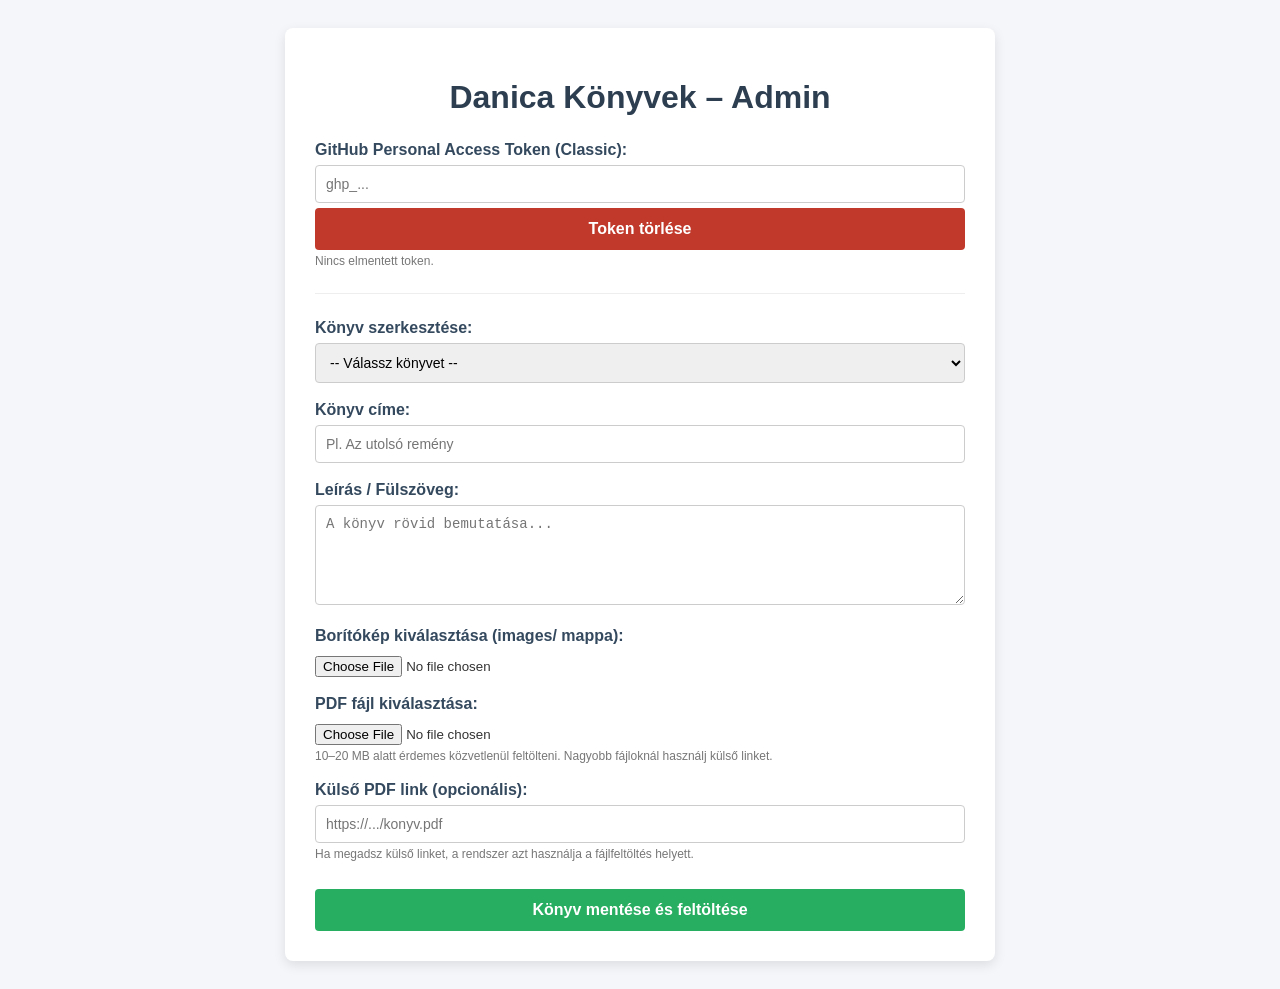
==== admin.html @ f9c3f753 "Add files via upload" ====
<!DOCTYPE html>
<html lang="hu">
<head>
  <meta charset="utf-8" />
  <meta name="viewport" content="width=device-width, initial-scale=1.0" />
  <title>Danica Könyvek – Admin</title>
  <style>
    body {
      font-family: Arial, sans-serif;
      background: #f4f6f9;
      color: #333;
      padding: 20px;
    }
    .container {
      max-width: 650px;
      background: white;
      padding: 30px;
      border-radius: 8px;
      box-shadow: 0 4px 12px rgba(0,0,0,0.1);
      margin: 0 auto;
    }
    h1 {
      text-align: center;
      color: #2c3e50;
      margin-bottom: 25px;
    }
    .form-group {
      margin-bottom: 18px;
    }
    label {
      display: block;
      font-weight: bold;
      margin-bottom: 6px;
      color: #34495e;
    }
    input[type="text"],
    textarea,
    input[type="password"],
    select {
      width: 100%;
      padding: 10px;
      border: 1px solid #ccc;
      border-radius: 4px;
      box-sizing: border-box;
      font-size: 14px;
    }
    textarea {
      height: 100px;
      resize: vertical;
    }
    input[type="file"] {
      margin-top: 5px;
    }
    button {
      width: 100%;
      background: #27ae60;
      color: white;
      padding: 12px;
      border: none;
      border-radius: 4px;
      font-size: 16px;
      font-weight: bold;
      cursor: pointer;
      transition: background 0.2s;
      margin-top: 10px;
    }
    button:hover {
      background: #219653;
    }
    #status {
      margin-top: 20px;
      padding: 12px;
      border-radius: 4px;
      display: none;
      text-align: center;
      font-weight: bold;
    }
    .success {
      background: #d4edda;
      color: #155724;
      border: 1px solid #c3e6cb;
    }
    .error {
      background: #f8d7da;
      color: #721c24;
      border: 1px solid #f5c6cb;
    }
    small {
      display: block;
      margin-top: 4px;
      color: #777;
      font-size: 12px;
    }
  </style>
</head>
<body>

<div class="container">
  <h1>Danica Könyvek – Admin</h1>

  <div class="form-group">
    <label for="token">GitHub Personal Access Token (Classic):</label>
    <input type="password" id="token" placeholder="ghp_..." oninput="saveToken()" />
    <button type="button" onclick="clearToken()" style="background:#c0392b; margin-top:5px;">Token törlése</button>
    <small id="tokenStatus"></small>
  </div>

  <hr style="border: 0; border-top: 1px solid #eee; margin: 25px 0;">

  <div class="form-group">
    <label for="editSelect">Könyv szerkesztése:</label>
    <select id="editSelect" onchange="loadBookForEdit()">
      <option value="">-- Válassz könyvet --</option>
    </select>
  </div>

  <div class="form-group">
    <label for="title">Könyv címe:</label>
    <input type="text" id="title" placeholder="Pl. Az utolsó remény" />
  </div>

  <div class="form-group">
    <label for="description">Leírás / Fülszöveg:</label>
    <textarea id="description" placeholder="A könyv rövid bemutatása..."></textarea>
  </div>

  <div class="form-group">
    <label for="coverFile">Borítókép kiválasztása (images/ mappa):</label>
    <input type="file" id="coverFile" accept="image/*" />
    <small id="currentCoverInfo"></small>
  </div>

  <div class="form-group">
    <label for="pdfFile">PDF fájl kiválasztása:</label>
    <input type="file" id="pdfFile" accept=".pdf" />
    <small>10–20 MB alatt érdemes közvetlenül feltölteni. Nagyobb fájloknál használj külső linket.</small>
  </div>

  <div class="form-group">
    <label for="pdfUrl">Külső PDF link (opcionális):</label>
    <input type="text" id="pdfUrl" placeholder="https://.../konyv.pdf" />
    <small>Ha megadsz külső linket, a rendszer azt használja a fájlfeltöltés helyett.</small>
    <small id="currentPdfInfo"></small>
  </div>

  <button id="saveBtn" type="button" onclick="saveBook()">Könyv mentése és feltöltése</button>

  <div id="status"></div>
</div>

<script>
  const REPO_OWNER = 'danica-books';
  const REPO_NAME = 'danica-books.github.io';
  const BRANCH = 'main';

  let currentBookFile = null;
  let currentCoverPath = null;
  let currentPdfPath = null;

  window.addEventListener('DOMContentLoaded', async () => {
    const savedToken = localStorage.getItem('github_token');
    if (savedToken) {
      document.getElementById('token').value = savedToken;
      setTokenStatus('Token betöltve a böngészőből.');
    } else {
      setTokenStatus('Nincs elmentett token.');
    }

    try {
      const indexFile = await fetch('data/books/index.json').then(r => {
        if (!r.ok) throw new Error('index.json nem érhető el');
        return r.json();
      });

      const select = document.getElementById('editSelect');
      select.innerHTML = '<option value="">-- Válassz könyvet --</option>';

      if (Array.isArray(indexFile.books)) {
        indexFile.books.forEach(file => {
          const opt = document.createElement('option');
          opt.value = file;
          opt.textContent = file.replace('.json', '');
          select.appendChild(opt);
        });
      }
    } catch (e) {
      showStatus('Hiba az index.json betöltésekor: ' + e.message, true);
    }
  });

  function saveToken() {
    const token = document.getElementById('token').value.trim();
    if (token) {
      localStorage.setItem('github_token', token);
      setTokenStatus('Token elmentve a böngészőben.');
    } else {
      localStorage.removeItem('github_token');
      setTokenStatus('Token törölve.');
    }
  }

  function clearToken() {
    localStorage.removeItem('github_token');
    document.getElementById('token').value = '';
    setTokenStatus('Token törölve a böngészőből.');
    showStatus('Token törölve a böngészőből.');
  }

  function setTokenStatus(text) {
    const el = document.getElementById('tokenStatus');
    el.textContent = text;
  }

  function showStatus(text, isError = false) {
    const statusDiv = document.getElementById('status');
    statusDiv.innerText = text;
    statusDiv.style.display = text ? 'block' : 'none';
    statusDiv.className = isError ? 'error' : 'success';
  }

  function toBase64(file) {
    return new Promise((resolve, reject) => {
      const reader = new FileReader();
      reader.readAsDataURL(file);
      reader.onload = () => {
        const result = reader.result || '';
        const parts = result.split(',');
        resolve(parts[1] || '');
      };
      reader.onerror = error => reject(error);
    });
  }

  function slugify(text) {
    return text.toString().toLowerCase().trim()
      .replace(/\s+/g, '-')
      .replace(/[áäàâã]/g, 'a')
      .replace(/[éèêë]/g, 'e')
      .replace(/[íìîï]/g, 'i')
      .replace(/[óòôõöő]/g, 'o')
      .replace(/[úùûüű]/g, 'u')
      .replace(/[ç]/g, 'c')
      .replace(/[ñ]/g, 'n')
      .replace(/[^a-z0-9\-]/g, '')
      .replace(/\-+/g, '-');
  }

  async function loadBookForEdit() {
    const select = document.getElementById('editSelect');
    const file = select.value;

    document.getElementById('currentCoverInfo').textContent = '';
    document.getElementById('currentPdfInfo').textContent = '';
    document.getElementById('pdfUrl').value = '';

    currentBookFile = null;
    currentCoverPath = null;
    currentPdfPath = null;

    if (!file) {
      document.getElementById('title').value = '';
      document.getElementById('description').value = '';
      showStatus('', false);
      return;
    }

    try {
      const res = await fetch('data/books/' + file);
      if (!res.ok) throw new Error('A könyv JSON nem érhető el.');
      const data = await res.json();

      currentBookFile = file;
      currentCoverPath = data.cover || data.coverPath || null;
      currentPdfPath = data.pdf || data.pdfPath || null;

      document.getElementById('title').value = data.title || '';
      document.getElementById('description').value = data.description || '';

      if (currentCoverPath) {
        document.getElementById('currentCoverInfo').textContent =
          'Jelenlegi borító: ' + currentCoverPath + ' (nem változik, ha nem választasz új fájlt)';
      }

      if (currentPdfPath) {
        const pdfInfoEl = document.getElementById('currentPdfInfo');
        const pdfUrlInput = document.getElementById('pdfUrl');
        if (typeof currentPdfPath === 'string' &&
            (currentPdfPath.startsWith('http://') || currentPdfPath.startsWith('https://'))) {
          pdfUrlInput.value = currentPdfPath;
          pdfInfoEl.textContent = 'Jelenlegi PDF (külső link): ' + currentPdfPath;
        } else {
          pdfInfoEl.textContent =
            'Jelenlegi PDF: ' + currentPdfPath + ' (nem változik, ha nem választasz új fájlt vagy nem adsz meg új linket)';
        }
      }

      showStatus('"' + file + '" betöltve szerkesztésre.');
    } catch (e) {
      showStatus('Hiba a könyv betöltésekor: ' + e.message, true);
    }
  }

  async function getFileSha(path, token) {
    const url = `https://api.github.com/repos/${REPO_OWNER}/${REPO_NAME}/contents/${encodeURIComponent(path)}?ref=${BRANCH}`;
    const res = await fetch(url, {
      headers: {
        'Accept': 'application/vnd.github+json',
        'Authorization': 'Bearer ' + token
      }
    });
    if (res.status === 404) return null;
    if (!res.ok) throw new Error('Nem sikerült lekérni a fájl metaadatait: ' + res.status);
    const json = await res.json();
    return json.sha || null;
  }

  async function uploadFile(path, file, token) {
    const content = await toBase64(file);
    const sha = await getFileSha(path, token).catch(() => null);

    const body = {
      message: `Upload file ${path}`,
      content: content,
      branch: BRANCH
    };
    if (sha) body.sha = sha;

    const url = `https://api.github.com/repos/${REPO_OWNER}/${REPO_NAME}/contents/${encodeURIComponent(path)}`;
    const res = await fetch(url, {
      method: 'PUT',
      headers: {
        'Accept': 'application/vnd.github+json',
        'Authorization': 'Bearer ' + token
      },
      body: JSON.stringify(body)
    });

    if (!res.ok) {
      const txt = await res.text();
      throw new Error('Fájl feltöltési hiba (' + path + '): ' + res.status + ' ' + txt);
    }

    return path;
  }

  async function saveBook() {
    const token = document.getElementById('token').value.trim();
    if (!token) {
      showStatus('Hiányzik a GitHub token.', true);
      return;
    }

    const title = document.getElementById('title').value.trim();
    const description = document.getElementById('description').value.trim();
    const coverFileInput = document.getElementById('coverFile');
    const pdfFileInput = document.getElementById('pdfFile');
    const pdfUrlInput = document.getElementById('pdfUrl');

    if (!title) {
      showStatus('A cím mező kötelező.', true);
      return;
    }

    try {
      showStatus('Mentés folyamatban...');

      let fileName;
      if (currentBookFile) {
        fileName = currentBookFile;
      } else {
        const slug = slugify(title);
        fileName = slug + '.json';
      }

      const baseSlug = slugify(title);

      let coverPath = currentCoverPath || null;
      let pdfPath = currentPdfPath || null;

      if (coverFileInput.files && coverFileInput.files[0]) {
        const coverFile = coverFileInput.files[0];
        const ext = coverFile.name.split('.').pop().toLowerCase();
        const coverTargetPath = `images/${baseSlug}-cover.${ext}`;
        coverPath = await uploadFile(coverTargetPath, coverFile, token);
      }

      const externalPdfUrl = pdfUrlInput.value.trim();

      if (externalPdfUrl) {
        pdfPath = externalPdfUrl;
      } else if (pdfFileInput.files && pdfFileInput.files[0]) {
        const pdfFile = pdfFileInput.files[0];
        const maxSize = 20 * 1024 * 1024; // ~20 MB, biztonságos REST API limit alatt
        if (pdfFile.size > maxSize) {
          const mb = Math.round(pdfFile.size / 1024 / 1024);
          showStatus(
            'A PDF túl nagy a közvetlen feltöltéshez (' + mb +
            ' MB). Kérlek adj meg külső PDF linket a "Külső PDF link" mezőben.',
            true
          );
          return;
        }
        const pdfTargetPath = `pdf/${baseSlug}.pdf`;
        pdfPath = await uploadFile(pdfTargetPath, pdfFile, token);
      }

      const bookJson = {
        title: title,
        description: description,
        cover: coverPath,
        download: pdfPath
      };

      const jsonString = JSON.stringify(bookJson, null, 2);
      const jsonBase64 = btoa(unescape(encodeURIComponent(jsonString)));

      const bookPath = `data/books/${fileName}`;
      const existingSha = await getFileSha(bookPath, token).catch(() => null);

      const body = {
        message: `Update book ${fileName}`,
        content: jsonBase64,
        branch: BRANCH
      };
      if (existingSha) body.sha = existingSha;

      const url = `https://api.github.com/repos/${REPO_OWNER}/${REPO_NAME}/contents/${encodeURIComponent(bookPath)}`;
      const res = await fetch(url, {
        method: 'PUT',
        headers: {
          'Accept': 'application/vnd.github+json',
          'Authorization': 'Bearer ' + token
        },
        body: JSON.stringify(body)
      });

      if (!res.ok) {
        const txt = await res.text();
        throw new Error('Hiba történt a JSON mentésekor: ' + res.status + ' ' + txt);
      }

      showStatus('Könyv sikeresen mentve: ' + fileName);
    } catch (e) {
      showStatus(e.message, true);
    }
  }
</script>

</body>
</html>
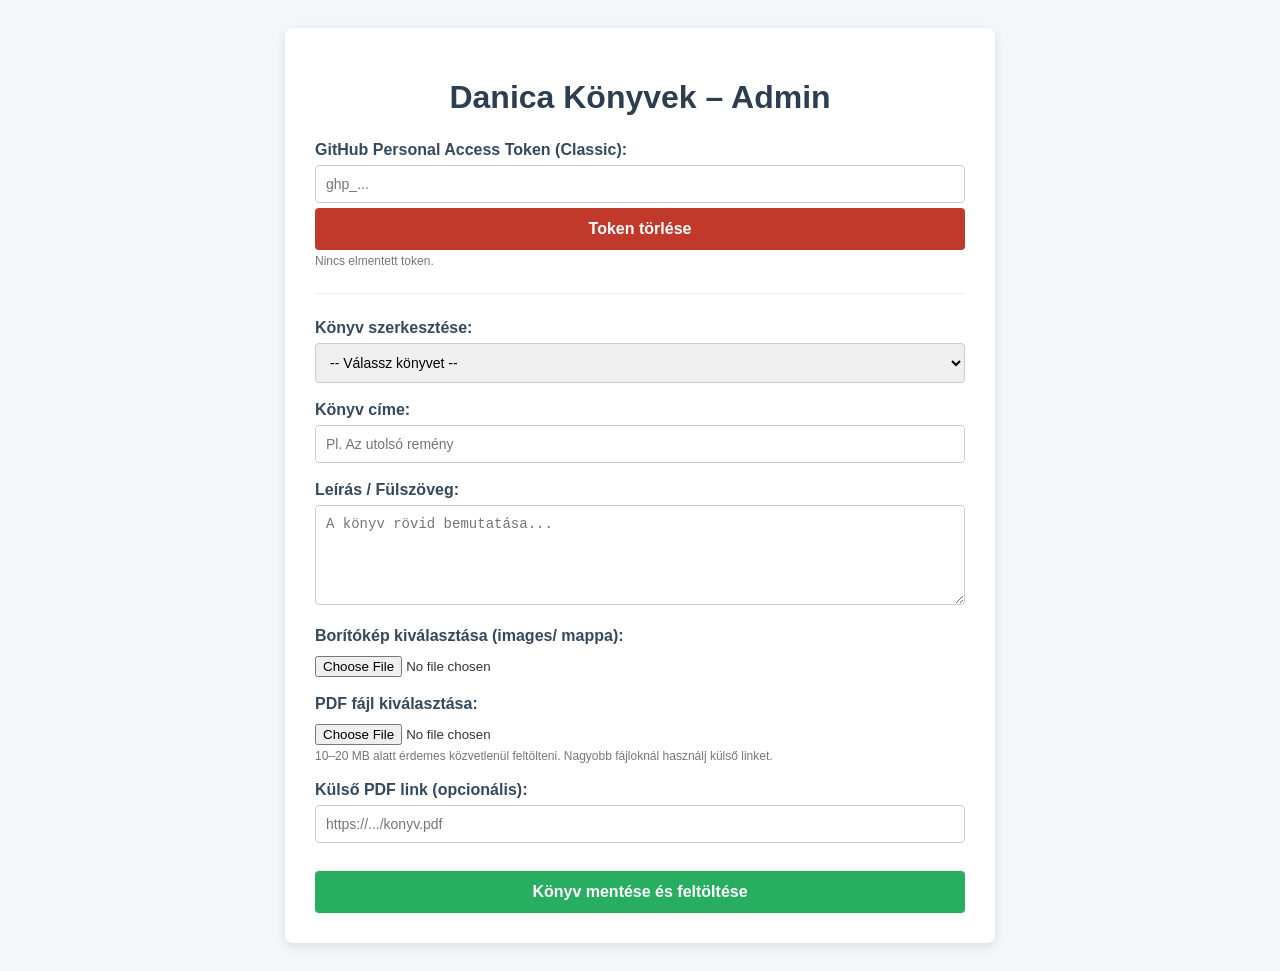
==== commit d667bd87: "Update admin.html" ====
--- a/admin.html
+++ b/admin.html
@@ -4,6 +4,7 @@
   <meta charset="utf-8" />
   <meta name="viewport" content="width=device-width, initial-scale=1.0" />
   <title>Danica Könyvek – Admin</title>
+
   <style>
     body {
       font-family: Arial, sans-serif;
@@ -139,7 +140,6 @@
   <div class="form-group">
     <label for="pdfUrl">Külső PDF link (opcionális):</label>
     <input type="text" id="pdfUrl" placeholder="https://.../konyv.pdf" />
-    <small>Ha megadsz külső linket, a rendszer azt használja a fájlfeltöltés helyett.</small>
     <small id="currentPdfInfo"></small>
   </div>
 
@@ -271,7 +271,7 @@
 
       currentBookFile = file;
       currentCoverPath = data.cover || data.coverPath || null;
-      currentPdfPath = data.pdf || data.pdfPath || null;
+      currentPdfPath = data.download || data.pdf || data.pdfPath || null;
 
       document.getElementById('title').value = data.title || '';
       document.getElementById('description').value = data.description || '';
@@ -284,9 +284,11 @@
       if (currentPdfPath) {
         const pdfInfoEl = document.getElementById('currentPdfInfo');
         const pdfUrlInput = document.getElementById('pdfUrl');
+
+        pdfUrlInput.value = currentPdfPath;
+
         if (typeof currentPdfPath === 'string' &&
             (currentPdfPath.startsWith('http://') || currentPdfPath.startsWith('https://'))) {
-          pdfUrlInput.value = currentPdfPath;
           pdfInfoEl.textContent = 'Jelenlegi PDF (külső link): ' + currentPdfPath;
         } else {
           pdfInfoEl.textContent =
@@ -343,6 +345,65 @@
     return path;
   }
 
+  async function regenerateBookList(token) {
+    try {
+      const url = `https://api.github.com/repos/${REPO_OWNER}/${REPO_NAME}/contents/data/books?ref=${BRANCH}`;
+      const res = await fetch(url, {
+        headers: {
+          'Accept': 'application/vnd.github+json',
+          'Authorization': 'Bearer ' + token
+        }
+      });
+
+      if (!res.ok) throw new Error('Nem sikerült lekérni a könyvlistát: ' + res.status);
+
+      const files = await res.json();
+
+      const jsonFiles = files
+        .filter(f => f.name.endsWith('.json') && f.name !== 'index.json')
+        .map(f => f.name)
+        .sort((a, b) => a.localeCompare(b));
+
+      const listJson = {
+        books: jsonFiles
+      };
+
+      const jsonString = JSON.stringify(listJson, null, 2);
+      const jsonBase64 = btoa(unescape(encodeURIComponent(jsonString)));
+
+      const indexPath = 'data/books/index.json';
+      const existingSha = await getFileSha(indexPath, token).catch(() => null);
+
+      const body = {
+        message: 'Automatikus list.json frissítés',
+        content: jsonBase64,
+        branch: BRANCH
+      };
+      if (existingSha) body.sha = existingSha;
+
+      const uploadUrl = `https://api.github.com/repos/${REPO_OWNER}/${REPO_NAME}/contents/${encodeURIComponent(indexPath)}`;
+      const uploadRes = await fetch(uploadUrl, {
+        method: 'PUT',
+        headers: {
+          'Accept': 'application/vnd.github+json',
+          'Authorization': 'Bearer ' + token
+        },
+        body: JSON.stringify(body)
+      });
+
+      if (!uploadRes.ok) {
+        const txt = await uploadRes.text();
+        throw new Error('list.json feltöltési hiba: ' + uploadRes.status + ' ' + txt);
+      }
+
+      return true;
+
+    } catch (e) {
+      showStatus('Hiba a list.json generálásakor: ' + e.message, true);
+      return false;
+    }
+  }
+
   async function saveBook() {
     const token = document.getElementById('token').value.trim();
     if (!token) {
@@ -390,7 +451,7 @@
         pdfPath = externalPdfUrl;
       } else if (pdfFileInput.files && pdfFileInput.files[0]) {
         const pdfFile = pdfFileInput.files[0];
-        const maxSize = 20 * 1024 * 1024; // ~20 MB, biztonságos REST API limit alatt
+        const maxSize = 20 * 1024 * 1024;
         if (pdfFile.size > maxSize) {
           const mb = Math.round(pdfFile.size / 1024 / 1024);
           showStatus(
@@ -439,7 +500,11 @@
         throw new Error('Hiba történt a JSON mentésekor: ' + res.status + ' ' + txt);
       }
 
-      showStatus('Könyv sikeresen mentve: ' + fileName);
+      // ⭐ Automatikus list.json frissítés
+      await regenerateBookList(token);
+
+      showStatus('Könyv és list.json sikeresen frissítve: ' + fileName);
+
     } catch (e) {
       showStatus(e.message, true);
     }
